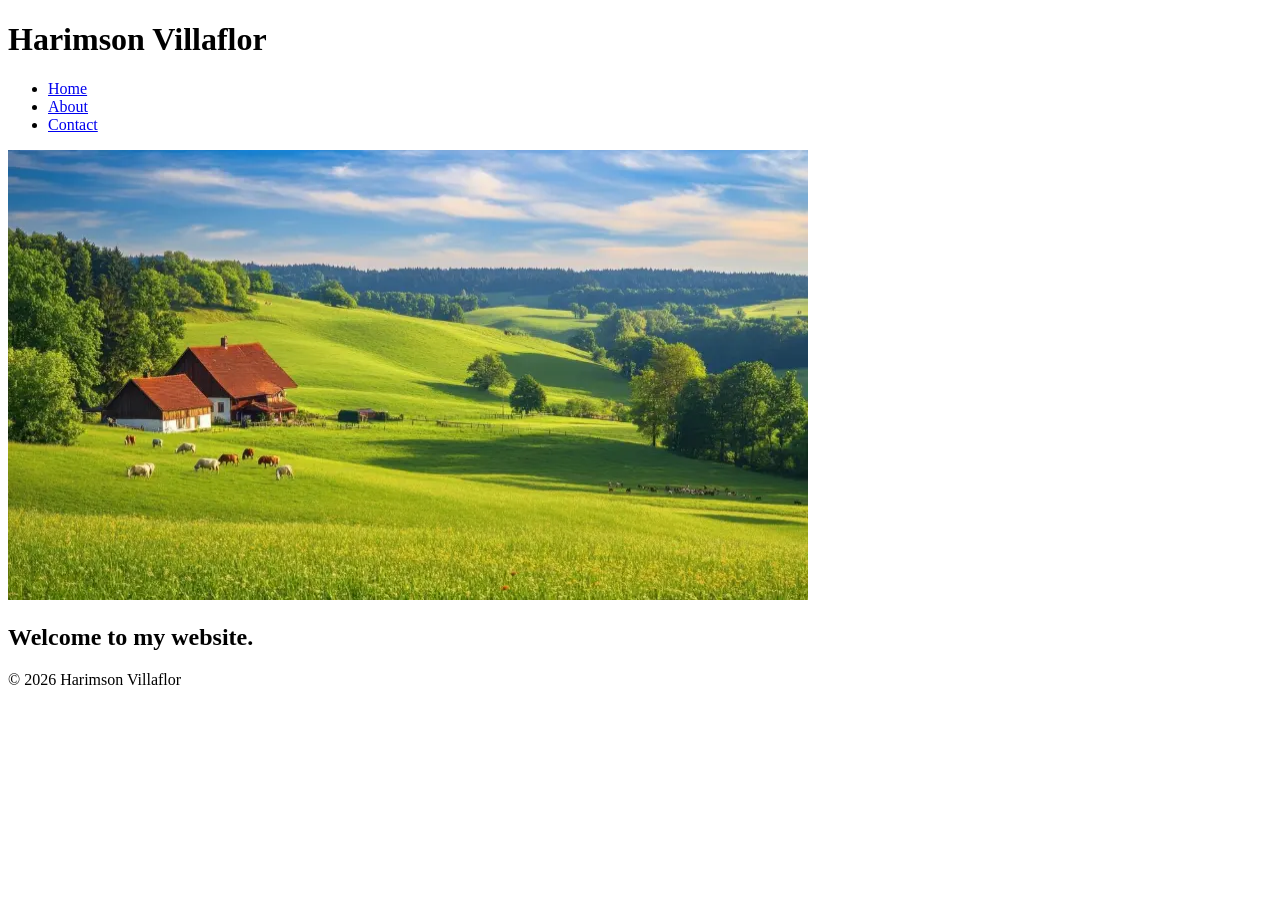
==== index.html @ a35a9a59 "SEO commit" ====
<!DOCTYPE html>
<html lang="en">
<head>
<meta charset="UTF-8">
<meta name="viewport" content="width=device-width, initial-scale=1">
<title>Home | Your Name</title>
<meta name="description" content="This is the index page that is pushed to github.com using VSCode terminal.">
<link rel="canonical" href="https://github.com/kiniakoangaccount/module-2-semantic/blob/main/index.html">
<!-- Open Graph -->
<meta property="og:type" content="website">
<meta property="og:title" content="Home | Harimson Villaflor">
<meta property="og:description" content="This is the index page.">
<meta property="og:image" content="https://github.com/kiniakoangaccount/module-2-semantic/tree/main/assets/countryside-md.jpg">
<meta property="og:url" content="https://github.com/kiniakoangaccount/module-2-semantic/blob/main/index.html">
<!-- Twitter Card -->
<meta name="twitter:card" content="summary_large_image">
</head>
<body>
<header>
<h1>Harimson Villaflor</h1>
<nav>
<ul>
<li><a href="index.html">Home</a></li>
<li><a href="about.html">About</a></li>
<li><a href="contact.html">Contact</a></li>
</ul>
</nav>
</header>
<main>
    <picture>
<source type="image/webp"
srcset="assets/countryside-sm.webp 400w,
assets/countryside-md.webp 800w,
assets/countryside-lg.webp 1600w"
sizes="(max-width: 600px) 90vw, 800px">
<img src="assets/hero-md.jpg"
alt="Descriptive alt text for what is in the photo"
width="800" height="450"
loading="lazy">
</picture>
<article>
<h2>Welcome to my website.</h2>
</article>
</main>
<footer>
<p>&copy; 2026 Harimson Villaflor</p>
</footer>
</body>
</html>
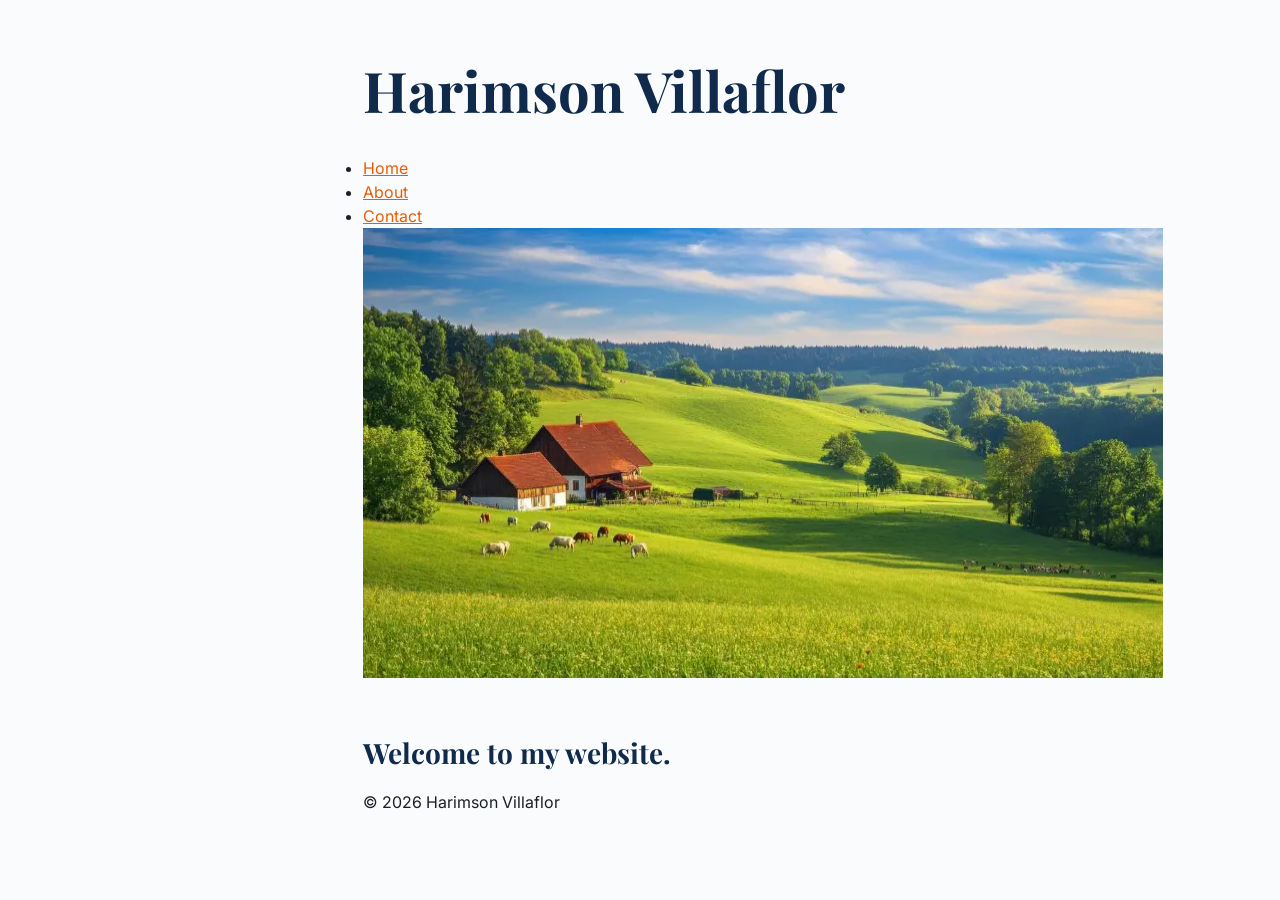
==== commit ca68daab: "exercise 1 done" ====
--- a/index.html
+++ b/index.html
@@ -6,6 +6,10 @@
 <title>Home | Your Name</title>
 <meta name="description" content="This is the index page that is pushed to github.com using VSCode terminal.">
 <link rel="canonical" href="https://github.com/kiniakoangaccount/module-2-semantic/blob/main/index.html">
+<link rel="preconnect" href="https://fonts.googleapis.com">
+<link
+href="https://fonts.googleapis.com/css2?family=Inter:wght@400;600&family=Playfair+Display:wght@700&display=swap" rel="stylesheet">
+<link rel="stylesheet" href="styles.css">
 <!-- Open Graph -->
 <meta property="og:type" content="website">
 <meta property="og:title" content="Home | Harimson Villaflor">
--- a/styles.css
+++ b/styles.css
@@ -0,0 +1,28 @@
+:root {
+--clr-navy: #0F2A4A;
+--clr-accent: #E85D04;
+--clr-text: #1B1F27;
+--clr-muted: #5B6472;
+--clr-bg: #FAFBFD;
+--font-body: "Inter", system-ui, sans-serif;
+--font-heading: "Playfair Display", Georgia, serif;
+--space-xs: 0.5rem;
+--space-sm: 1rem;
+--space-md: 1.5rem;
+--space-lg: 3rem;
+}
+* { box-sizing: border-box; margin: 0; padding: 0; }
+body {
+font-family: var(--font-body);
+color: var(--clr-text);
+background: var(--clr-bg);
+line-height: 1.5;
+padding: var(--space-lg);
+max-width: 65ch;
+margin: 0 auto;
+}
+h1, h2, h3 { font-family: var(--font-heading); color: var(--clr-navy); }
+h1 { font-size: clamp(2rem, 5vw, 3.5rem); margin-bottom: var(--space-md); }
+h2 { font-size: 1.75rem; margin: var(--space-lg) 0 var(--space-sm); }
+
+a { color: var(--clr-accent); }
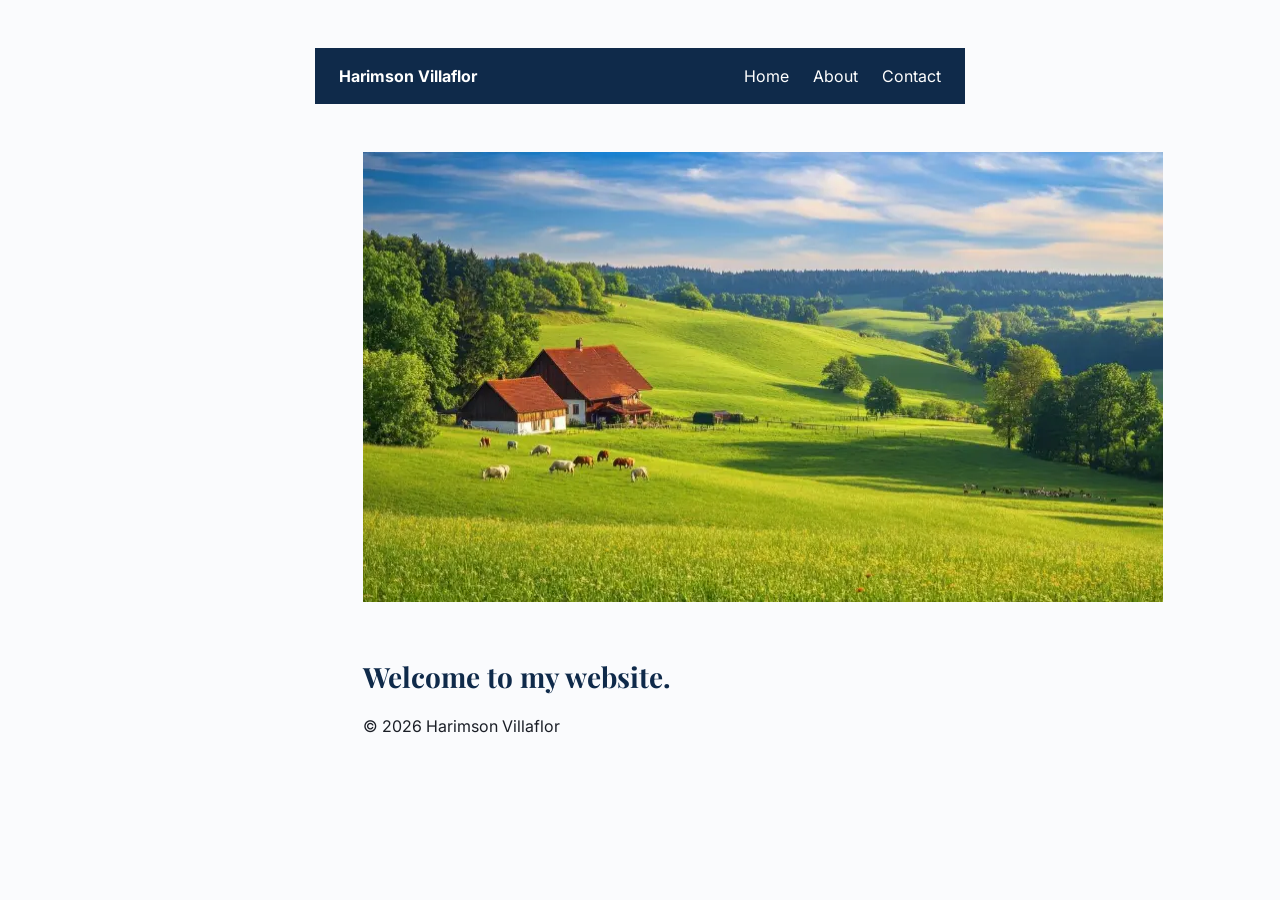
==== commit 1544ea9d: "exer 2 ddone" ====
--- a/index.html
+++ b/index.html
@@ -20,10 +20,10 @@
 <meta name="twitter:card" content="summary_large_image">
 </head>
 <body>
-<header>
-<h1>Harimson Villaflor</h1>
+<header class="site-header">
+<a href="index.html" class="logo">Harimson Villaflor</a>
 <nav>
-<ul>
+<ul class="nav-links">
 <li><a href="index.html">Home</a></li>
 <li><a href="about.html">About</a></li>
 <li><a href="contact.html">Contact</a></li>
--- a/styles.css
+++ b/styles.css
@@ -25,4 +25,33 @@
 h1 { font-size: clamp(2rem, 5vw, 3.5rem); margin-bottom: var(--space-md); }
 h2 { font-size: 1.75rem; margin: var(--space-lg) 0 var(--space-sm); }
 
-a { color: var(--clr-accent); }+a { color: var(--clr-accent); }
+
+.card {
+width: 200px;
+padding: 24px;
+border: 4px solid var(--clr-accent);
+margin: 16px;
+background: white;
+}
+
+.card { box-sizing: content-box; }
+
+.site-header {
+display: flex;
+align-items: center;
+justify-content: space-between;
+padding: var(--space-sm) var(--space-md);
+background: var(--clr-navy);
+color: white;
+max-width: none;
+margin: 0 -3rem var(--space-lg);
+}
+.site-header .logo { color: white; font-weight: 700; text-decoration: none; }
+.nav-links {
+list-style: none;
+display: flex;
+gap: var(--space-md);
+}
+.nav-links a { color: white; text-decoration: none; }
+.nav-links a:hover { color: var(--clr-accent); }
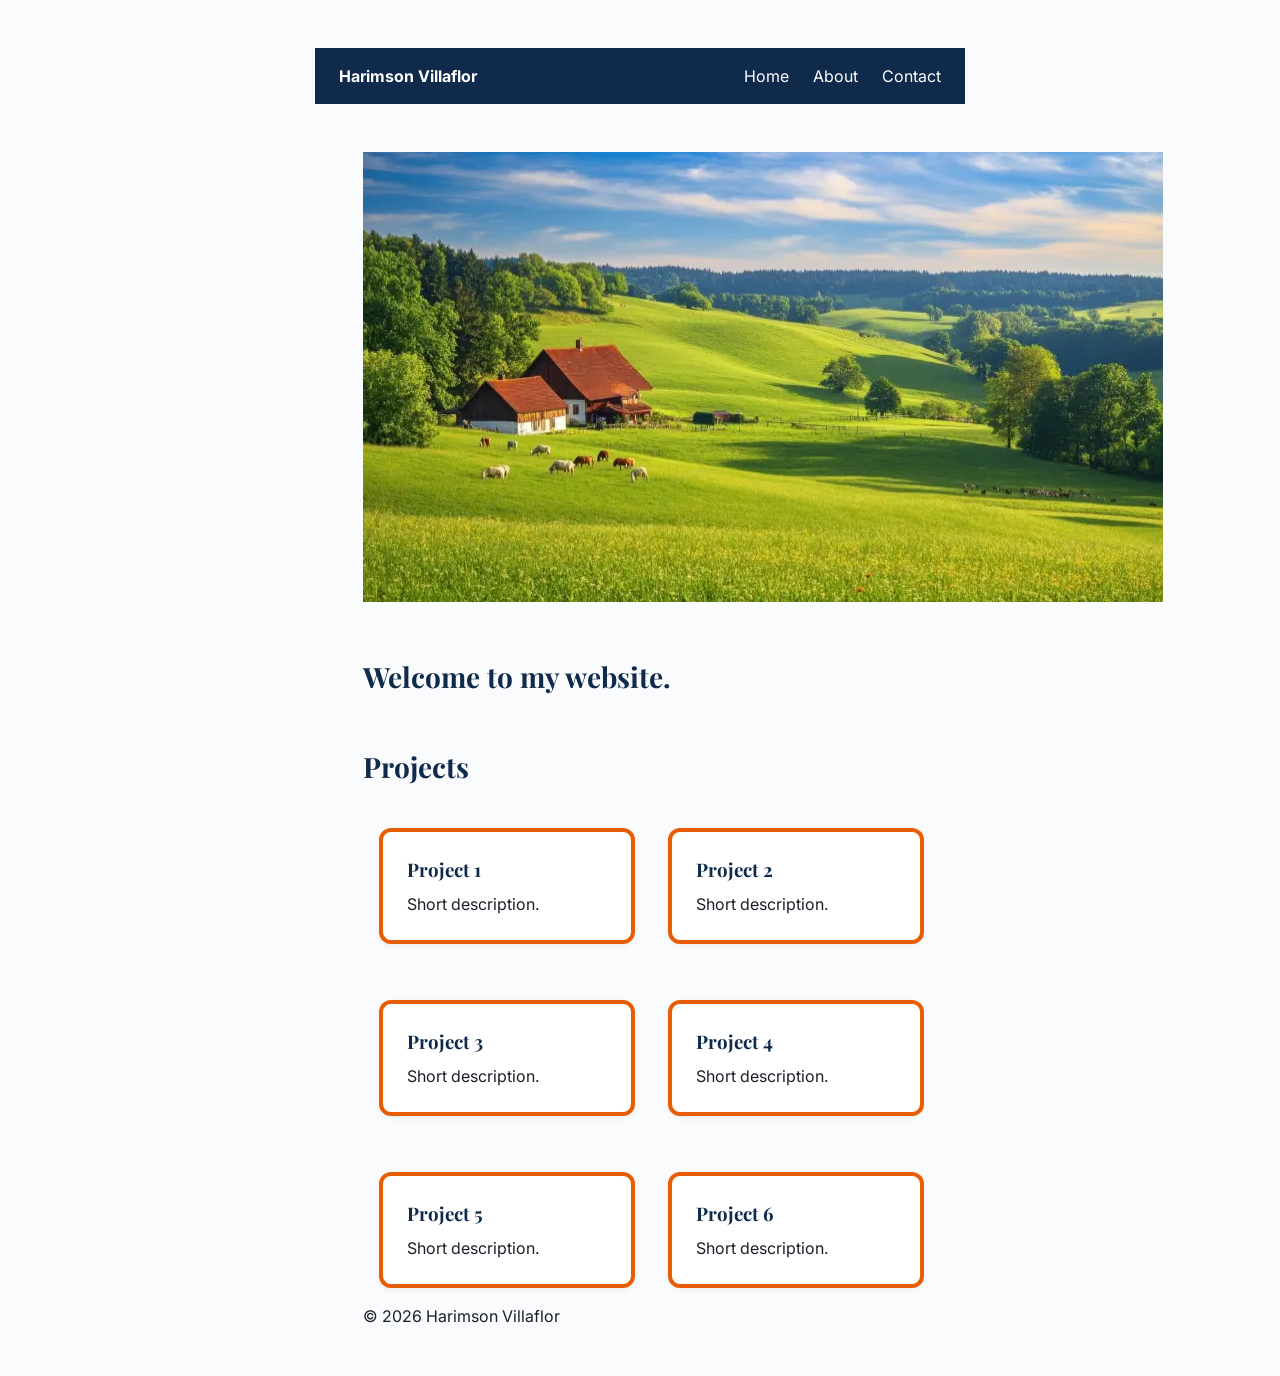
==== commit 2ff6dcbc: "exer 4 done" ====
--- a/index.html
+++ b/index.html
@@ -46,6 +46,19 @@
 <h2>Welcome to my website.</h2>
 </article>
 </main>
+
+<section class="projects">
+<h2>Projects</h2>
+<div class="grid">
+<article class="card"><h3>Project 1</h3><p>Short description.</p></article>
+<article class="card"><h3>Project 2</h3><p>Short description.</p></article>
+<article class="card"><h3>Project 3</h3><p>Short description.</p></article>
+<article class="card"><h3>Project 4</h3><p>Short description.</p></article>
+<article class="card"><h3>Project 5</h3><p>Short description.</p></article>
+<article class="card"><h3>Project 6</h3><p>Short description.</p></article>
+</div>
+</section>
+
 <footer>
 <p>&copy; 2026 Harimson Villaflor</p>
 </footer>
--- a/styles.css
+++ b/styles.css
@@ -54,4 +54,18 @@
 gap: var(--space-md);
 }
 .nav-links a { color: white; text-decoration: none; }
-.nav-links a:hover { color: var(--clr-accent); }+.nav-links a:hover { color: var(--clr-accent); }
+
+.grid {
+display: grid;
+grid-template-columns: repeat(auto-fit, minmax(220px, 1fr));
+gap: var(--space-md);
+margin-top: var(--space-md);
+}
+.card {
+padding: var(--space-md);
+border-radius: 12px;
+background: white;
+box-shadow: 0 2px 6px rgba(0,0,0,0.06);
+}
+.card h3 { color: var(--clr-navy); margin-bottom: var(--space-xs); }
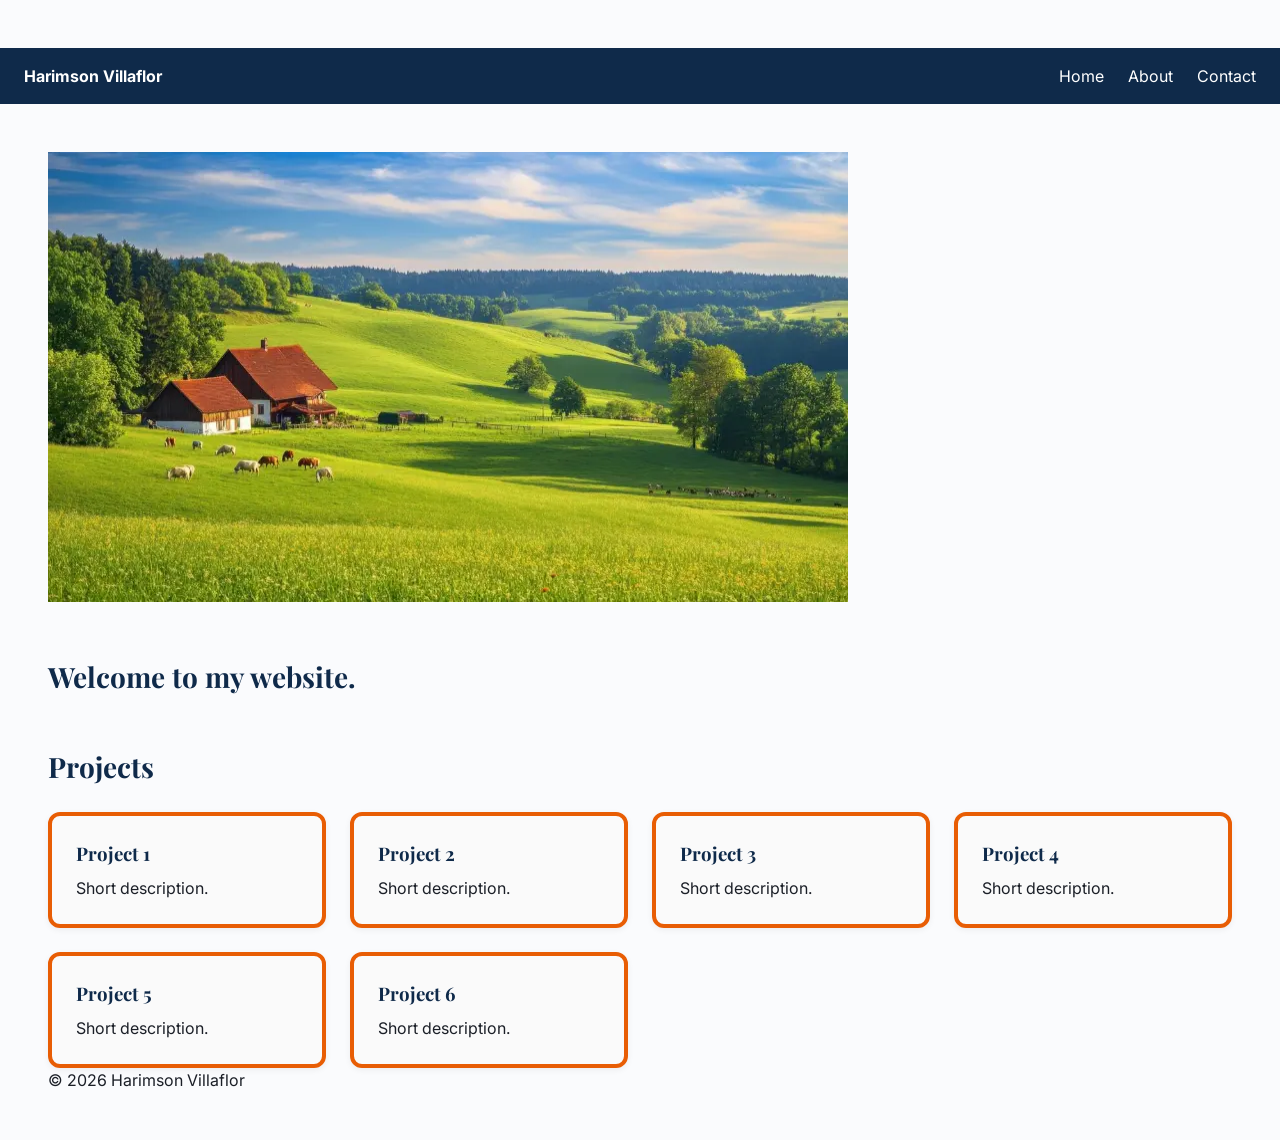
==== commit 5a220cc6: "mod 4" ====
--- a/index.html
+++ b/index.html
@@ -2,7 +2,6 @@
 <html lang="en">
 <head>
 <meta charset="UTF-8">
-<meta name="viewport" content="width=device-width, initial-scale=1">
 <title>Home | Your Name</title>
 <meta name="description" content="This is the index page that is pushed to github.com using VSCode terminal.">
 <link rel="canonical" href="https://github.com/kiniakoangaccount/module-2-semantic/blob/main/index.html">
--- a/styles.css
+++ b/styles.css
@@ -1,71 +1,129 @@
 :root {
---clr-navy: #0F2A4A;
---clr-accent: #E85D04;
---clr-text: #1B1F27;
---clr-muted: #5B6472;
---clr-bg: #FAFBFD;
---font-body: "Inter", system-ui, sans-serif;
---font-heading: "Playfair Display", Georgia, serif;
---space-xs: 0.5rem;
---space-sm: 1rem;
---space-md: 1.5rem;
---space-lg: 3rem;
+  --clr-navy: #0F2A4A;
+  --clr-accent: #E85D04;
+  --clr-text: #1B1F27;
+  --clr-muted: #5B6472;
+  --clr-bg: #FAFBFD;
+  --font-body: "Inter", system-ui, sans-serif;
+  --font-heading: "Playfair Display", Georgia, serif;
+  --space-xs: 0.5rem;
+  --space-sm: 1rem;
+  --space-md: 1.5rem;
+  --space-lg: 3rem;
 }
+
 * { box-sizing: border-box; margin: 0; padding: 0; }
+
 body {
-font-family: var(--font-body);
-color: var(--clr-text);
-background: var(--clr-bg);
-line-height: 1.5;
-padding: var(--space-lg);
-max-width: 65ch;
-margin: 0 auto;
+  font-family: var(--font-body);
+  color: var(--clr-text);
+  background: var(--clr-bg);
+  line-height: 1.5;
+  padding: var(--space-lg);
+  margin: 0 auto;
 }
+
+/* 65ch is a good width for reading paragraphs, but it also capped the .grid's
+   container at ~650px, so the grid could never physically fit more than
+   2-3 columns even on a wide desktop screen. Applying it only to prose
+   elements keeps paragraphs readable without also constraining the grid. */
+p, li {
+  max-width: 65ch;
+}
+
 h1, h2, h3 { font-family: var(--font-heading); color: var(--clr-navy); }
 h1 { font-size: clamp(2rem, 5vw, 3.5rem); margin-bottom: var(--space-md); }
-h2 { font-size: 1.75rem; margin: var(--space-lg) 0 var(--space-sm); }
+h2 { font-size: clamp(1.35rem, 4vw, 1.75rem); margin: var(--space-lg) 0 var(--space-sm); }
 
 a { color: var(--clr-accent); }
 
+/* Single source of truth for .card — no duplicate/conflicting rule further down */
 .card {
-width: 200px;
-padding: 24px;
-border: 4px solid var(--clr-accent);
-margin: 16px;
-background: white;
+  box-sizing: border-box;   /* border/padding counted inside the width, so it never
+                                overflows its grid track */
+  width: 100%;              /* fills whatever the grid column gives it, instead of
+                                a fixed 200px that can't shrink */
+  max-width: 320px;         /* optional cap so cards don't stretch too wide on
+                                very large columns; drop this if you want full-bleed */
+  padding: var(--space-md);
+  border: 4px solid var(--clr-accent);
+  border-radius: 12px;
+  background: rgb(250, 250, 250);
+  box-shadow: 0 2px 6px rgba(0, 0, 0, 0.06);
+  margin: 0;                 /* grid `gap` handles spacing now, so card-level margin
+                                 is redundant and can cause double-gaps */
 }
-
-.card { box-sizing: content-box; }
+.card h3 { color: var(--clr-navy); margin-bottom: var(--space-xs); }
 
 .site-header {
-display: flex;
-align-items: center;
-justify-content: space-between;
-padding: var(--space-sm) var(--space-md);
-background: var(--clr-navy);
-color: white;
-max-width: none;
-margin: 0 -3rem var(--space-lg);
+  display: flex;
+  align-items: center;
+  justify-content: space-between;
+  flex-wrap: wrap;           /* lets logo + nav drop to a second line instead of
+                                 overflowing on narrow screens */
+  gap: var(--space-sm);
+  padding: var(--space-sm) var(--space-md);
+  background: var(--clr-navy);
+  color: white;
+  max-width: none;
+  margin: 0 calc(-1 * var(--space-lg)) var(--space-lg);
 }
 .site-header .logo { color: white; font-weight: 700; text-decoration: none; }
+
 .nav-links {
-list-style: none;
-display: flex;
-gap: var(--space-md);
+  list-style: none;
+  display: flex;
+  flex-wrap: wrap;           /* wraps instead of clipping/overflowing */
+  gap: var(--space-sm) var(--space-md);
 }
 .nav-links a { color: white; text-decoration: none; }
 .nav-links a:hover { color: var(--clr-accent); }
 
+/* Mobile-first: 1 column is the default (no media query needed), then each
+   breakpoint below explicitly raises the column count. This gives exact
+   control over where each tier starts, instead of leaving it to auto-fit
+   to guess based on container width. */
 .grid {
-display: grid;
-grid-template-columns: repeat(auto-fit, minmax(220px, 1fr));
-gap: var(--space-md);
-margin-top: var(--space-md);
+  display: grid;
+  grid-template-columns: 1fr;
+  gap: var(--space-md);
+  margin-top: var(--space-md);
 }
-.card {
-padding: var(--space-md);
-border-radius: 12px;
-background: white;
-box-shadow: 0 2px 6px rgba(0,0,0,0.06);
+
+/* Tablet: 2 columns */
+@media (min-width: 600px) {
+  .grid {
+    grid-template-columns: repeat(2, 1fr);
+  }
 }
-.card h3 { color: var(--clr-navy); margin-bottom: var(--space-xs); }+
+/* Small desktop / large tablet landscape: 3 columns */
+@media (min-width: 900px) {
+  .grid {
+    grid-template-columns: repeat(3, 1fr);
+  }
+}
+
+/* Wide desktop: 4 columns */
+@media (min-width: 1200px) {
+  .grid {
+    grid-template-columns: repeat(4, 1fr);
+  }
+}
+
+/* Scale down the fixed 3rem body padding on small screens, and keep the
+   header's negative margin in lockstep so the edges still line up */
+@media (max-width: 600px) {
+  :root {
+    --space-lg: 1.25rem;
+  }
+
+  body {
+    padding: var(--space-md) var(--space-lg);
+  }
+
+  .site-header {
+    margin: 0 calc(-1 * var(--space-lg)) var(--space-md);
+    padding: var(--space-sm);
+  }
+}
